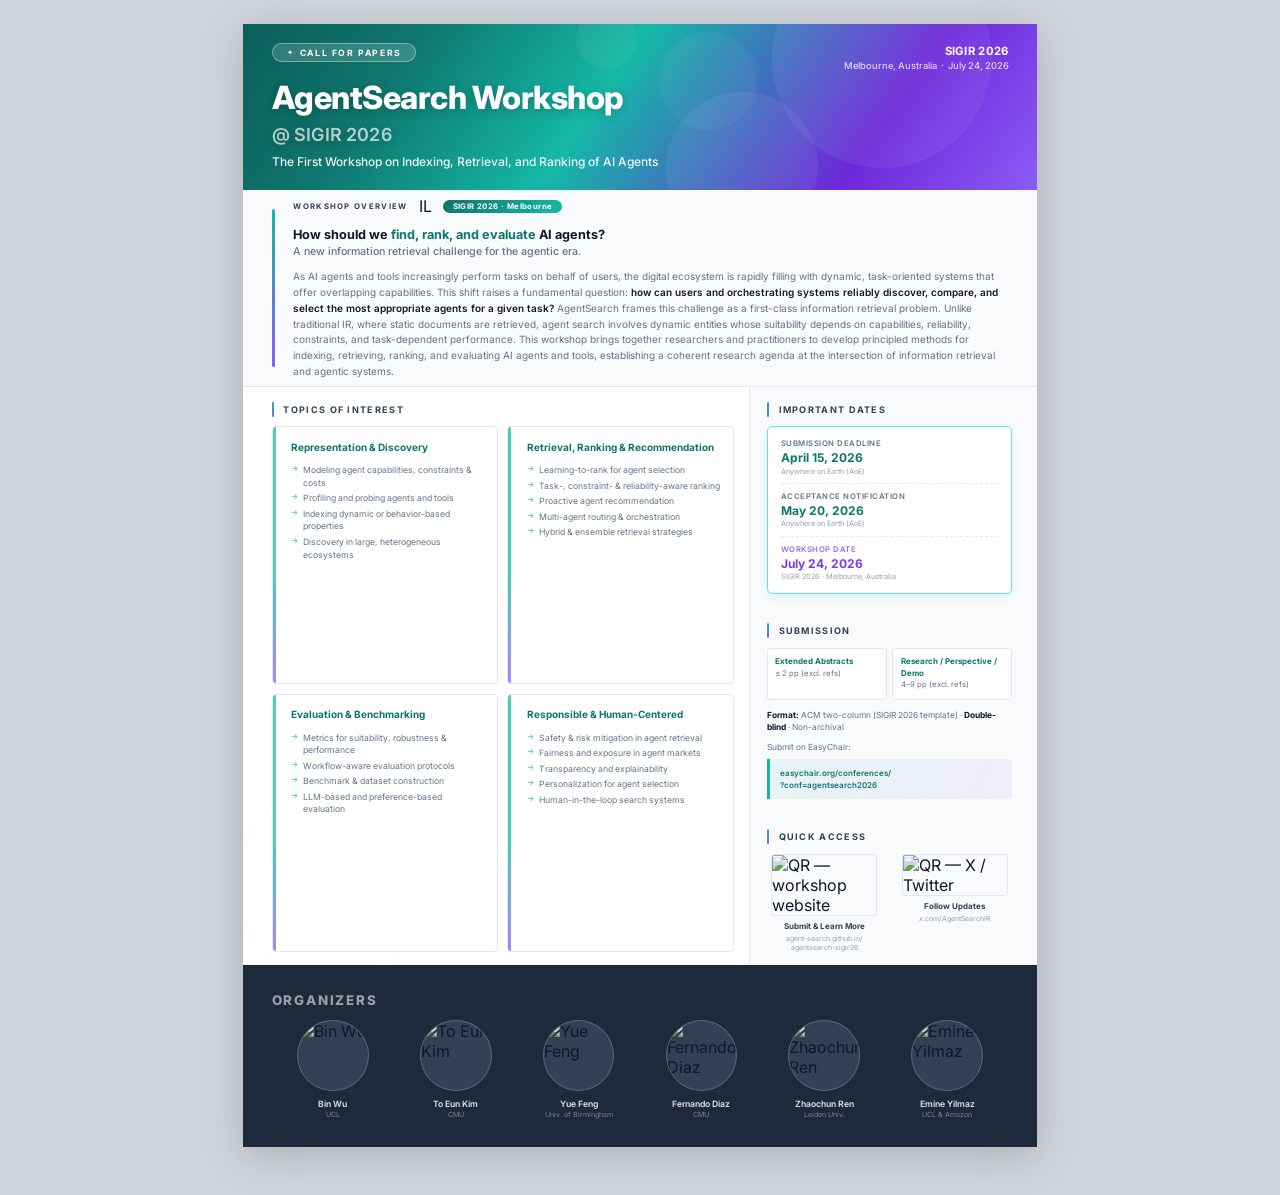
==== cfp-poster.html @ ceb4864d "Add the cfp poster" ====
<!DOCTYPE html>
<html lang="en">
<head>
  <meta charset="UTF-8">
  <meta name="viewport" content="width=device-width, initial-scale=1.0">
  <title>AgentSearch @ SIGIR 2026 — Call for Papers</title>
  <link rel="preconnect" href="https://fonts.googleapis.com">
  <link rel="preconnect" href="https://fonts.gstatic.com" crossorigin>
  <link href="https://fonts.googleapis.com/css2?family=Inter:ital,wght@0,300;0,400;0,500;0,600;0,700;0,800;1,400;1,500&display=swap" rel="stylesheet">
  <style>
    /* ============================================================
       PRINT & PAGE SETUP
       ============================================================ */
    @page {
      size: A4 portrait;
      margin: 0;
    }

    *, *::before, *::after {
      margin: 0;
      padding: 0;
      box-sizing: border-box;
      -webkit-print-color-adjust: exact;
      print-color-adjust: exact;
    }

    html {
      background: #d1d5db;
      display: flex;
      justify-content: center;
      align-items: flex-start;
      min-height: 100vh;
      padding: 24px 0 48px;
    }

    @media print {
      html { background: white; padding: 0; display: block; }
    }

    body {
      width: 210mm;
      height: 297mm;
      overflow: hidden;
      background: #ffffff;
      font-family: 'Inter', -apple-system, BlinkMacSystemFont, 'Segoe UI', sans-serif;
      color: #0f172a;
      -webkit-font-smoothing: antialiased;
      -moz-osx-font-smoothing: grayscale;
      position: relative;
      box-shadow: 0 8px 40px rgba(0,0,0,0.18);
    }

    @media print { body { box-shadow: none; } }

    /* ============================================================
       DESIGN TOKENS  (mirrors website variables)
       ============================================================ */
    :root {
      --teal:       #14b8a6;
      --teal-dk:    #0f766e;
      --teal-lt:    #5eead4;
      --purple:     #8b5cf6;
      --purple-dk:  #7c3aed;
      --slate:      #334155;
      --navy:       #0f172a;
      --mid:        #64748b;
      --muted:      #94a3b8;
      --white:      #ffffff;
      --bg-gray:    #f8fafc;
      --bg-dark:    #1e293b;
      --border:     #e2e8f0;
    }

    /* ============================================================
       DECORATIVE BACKGROUND
       ============================================================ */
    .deco-layer {
      position: absolute;
      inset: 0;
      z-index: 0;
      pointer-events: none;
      overflow: hidden;
    }

    /* ============================================================
       POSTER WRAPPER
       ============================================================ */
    .poster {
      width: 210mm;
      height: 297mm;
      display: flex;
      flex-direction: column;
      position: relative;
      z-index: 1;
    }

    /* ============================================================
       1. HERO HEADER  (44mm)
       ============================================================ */
    .poster-header {
      flex-shrink: 0;
      height: 44mm;
      position: relative;
      background: linear-gradient(125deg,
        #0a5e58 0%,
        #0f766e 20%,
        #14b8a6 45%,
        #6d28d9 78%,
        #8b5cf6 100%
      );
      padding: 5mm 7.5mm 4.5mm 7.5mm;
      overflow: hidden;
    }

    .hd-circle {
      position: absolute;
      border-radius: 50%;
      background: rgba(255,255,255,0.06);
      pointer-events: none;
    }
    .hd-c1 { width: 58mm; height: 58mm; top: -20mm; right: 12mm; }
    .hd-c2 { width: 40mm; height: 40mm; bottom: -14mm; right: 58mm; }
    .hd-c3 { width: 26mm; height: 26mm; top: 2mm; right: 74mm; background: rgba(255,255,255,0.04); }
    .hd-c4 { width: 16mm; height: 16mm; top: -4mm; left: 88mm; background: rgba(255,255,255,0.05); }

    .header-meta {
      display: flex;
      justify-content: space-between;
      align-items: flex-start;
      margin-bottom: 2.5mm;
      position: relative;
      z-index: 2;
    }

    .cfp-badge {
      display: inline-flex;
      align-items: center;
      gap: 1.5mm;
      background: rgba(255,255,255,0.16);
      border: 1px solid rgba(255,255,255,0.38);
      color: white;
      padding: 1mm 3.5mm;
      border-radius: 20mm;
      font-size: 6.5pt;
      font-weight: 700;
      letter-spacing: 1.6px;
      text-transform: uppercase;
      backdrop-filter: blur(4px);
    }

    .cfp-badge::before {
      content: '✦';
      font-size: 5.5pt;
      opacity: 0.85;
    }

    .conf-meta {
      text-align: right;
      color: rgba(255,255,255,0.78);
      font-size: 7pt;
      font-weight: 500;
      line-height: 1.45;
    }

    .conf-meta strong {
      font-size: 8.5pt;
      font-weight: 700;
      color: white;
      display: block;
      letter-spacing: 0.3px;
    }

    .hero-title {
      font-size: 24pt;
      font-weight: 800;
      color: white;
      line-height: 1.0;
      letter-spacing: -0.5px;
      text-shadow: 0 2px 10px rgba(0,0,0,0.22);
      margin-bottom: 2mm;
      position: relative;
      z-index: 2;
    }

    .hero-title .workshop-at {
      font-size: 13.5pt;
      font-weight: 600;
      color: rgba(255,255,255,0.68);
      letter-spacing: 0.2px;
    }

    .hero-subtitle {
      font-size: 9pt;
      font-weight: 500;
      color: rgba(255,255,255,0.93);
      line-height: 1.35;
      position: relative;
      z-index: 2;
    }

    /* ============================================================
       2. WORKSHOP OVERVIEW STRIP  (full-width, 52mm)
       ============================================================ */
    .overview-strip {
      flex-shrink: 0;
      height: 52mm;
      background: var(--bg-gray);
      border-bottom: 1px solid var(--border);
      padding: 5mm 7.5mm;
      display: flex;
      align-items: stretch;
      position: relative;
      overflow: hidden;
    }

    /* Workshop overview background image */
    .overview-strip::before {
      content: '';
      position: absolute;
      inset: 0;
      z-index: 0;
      background: url('assets/img/hero-background.jpg') center/cover no-repeat;
      opacity: 0.15;
      pointer-events: none;
    }

    .overview-inner {
      position: relative;
      z-index: 1;
    }
    

    /* Left accent bar with gradient + workshop keyword pill */
    .overview-accent {
      flex-shrink: 0;
      width: 3px;
      border-radius: 2px;
      background: linear-gradient(180deg, var(--teal) 0%, var(--purple) 100%);
      margin-right: 5mm;
    }

    .overview-inner {
      flex: 1;
      display: flex;
      flex-direction: column;
      justify-content: center;
      gap: 2.8mm;
    }

    .overview-label {
      display: flex;
      align-items: center;
      gap: 3mm;
    }

    .overview-tag {
      font-size: 5.8pt;
      font-weight: 700;
      text-transform: uppercase;
      letter-spacing: 1.3px;
      color: var(--slate);
    }

    /* Teal keyword pill (mirrors website btn-primary style) */
    .ov-pill {
      display: inline-block;
      background: linear-gradient(120deg, var(--teal-dk) 0%, var(--teal) 100%);
      color: white;
      font-size: 5.8pt;
      font-weight: 700;
      letter-spacing: 0.4px;
      padding: 0.6mm 2.5mm;
      border-radius: 10mm;
    }

    .overview-headline {
      font-size: 9.5pt;
      font-weight: 700;
      color: var(--navy);
      line-height: 1.25;
    }

    .overview-headline em {
      font-style: normal;
      color: var(--teal-dk);
    }

    .overview-text {
      font-size: 7.5pt;
      line-height: 1.58;
      color: var(--mid);
    }

    .overview-text strong {
      color: var(--navy);
      font-weight: 600;
    }

    /* ============================================================
       3. MAIN BODY  — two columns, fills remaining height
       ============================================================ */
    .poster-body {
      flex: 1;
      display: grid;
      grid-template-columns: 1fr 76mm;
      overflow: hidden;
      min-height: 0;
    }

    /* ---- LEFT COLUMN: Topics fills all height ---- */
    .col-left {
      padding: 4mm 4mm 3.5mm 7.5mm;
      border-right: 1px solid var(--border);
      display: flex;
      flex-direction: column;
      overflow: hidden;
    }

    /* ---- RIGHT COLUMN: sections distribute evenly ---- */
    .col-right {
      padding: 4mm 6.5mm 3.5mm 4.5mm;
      display: flex;
      flex-direction: column;
      justify-content: space-between;
      background: var(--bg-gray);
      overflow: hidden;
    }

    /* ============================================================
       SECTION HEADER  (shared)
       ============================================================ */
    .sec-head {
      display: flex;
      align-items: center;
      gap: 2.5mm;
      margin-bottom: 2.5mm;
    }

    .sec-bar {
      flex-shrink: 0;
      width: 2.5px;
      height: 4mm;
      border-radius: 2px;
      background: linear-gradient(180deg, var(--teal) 0%, var(--purple) 100%);
    }

    .sec-title {
      font-size: 6.8pt;
      font-weight: 700;
      text-transform: uppercase;
      letter-spacing: 1.3px;
      color: var(--slate);
    }

    /* ============================================================
       TOPICS SECTION  (left col, fills all available height)
       ============================================================ */
    .topics-section {
      flex: 1;
      display: flex;
      flex-direction: column;
      min-height: 0;
    }

    /* 2×2 grid; rows stretch to fill column height */
    .topics-grid {
      flex: 1;
      display: grid;
      grid-template-columns: 1fr 1fr;
      grid-template-rows: 1fr 1fr;
      gap: 2.5mm;
    }

    .topic-card {
      background: var(--white);
      border: 1px solid var(--border);
      border-radius: 4px;
      padding: 3.5mm 3mm 3mm 5mm;
      position: relative;
      display: flex;
      flex-direction: column;
    }

    .topic-card::before {
      content: '';
      position: absolute;
      left: 0; top: 0; bottom: 0;
      width: 3px;
      border-radius: 3px 0 0 3px;
      background: linear-gradient(180deg, var(--teal) 60%, var(--purple) 100%);
      opacity: 0.75;
    }

    .topic-card h4 {
      font-size: 7.5pt;
      font-weight: 700;
      color: var(--teal-dk);
      margin-bottom: 2.5mm;
      line-height: 1.25;
    }

    .topic-card ul { list-style: none; }

    .topic-card li {
      font-size: 6.5pt;
      line-height: 1.45;
      color: var(--mid);
      padding: 0.4mm 0 0.4mm 3.2mm;
      position: relative;
    }

    .topic-card li::before {
      content: '→';
      position: absolute;
      left: 0;
      top: 0.4mm;
      color: var(--teal);
      font-size: 5.5pt;
    }

    /* ============================================================
       IMPORTANT DATES CARD
       ============================================================ */
    .dates-card {
      background: var(--white);
      border: 1.5px solid var(--teal-lt);
      border-radius: 5px;
      padding: 3mm 3.5mm;
      box-shadow: 0 3px 10px rgba(20,184,166,0.10);
    }

    .date-item {
      padding: 2mm 0;
      border-bottom: 1px dashed var(--border);
    }

    .date-item:first-child { padding-top: 0; }
    .date-item:last-child  { border-bottom: none; padding-bottom: 0; }

    .date-label {
      font-size: 5.8pt;
      font-weight: 600;
      color: var(--mid);
      text-transform: uppercase;
      letter-spacing: 0.5px;
      margin-bottom: 0.6mm;
    }

    .date-value {
      font-size: 9pt;
      font-weight: 700;
      color: var(--teal-dk);
    }

    .date-item.accent .date-value { color: var(--purple-dk); }
    .date-item.accent .date-label { color: var(--purple-dk); opacity: 0.75; }

    .date-note {
      font-size: 5.5pt;
      color: var(--muted);
      margin-top: 0.4mm;
    }

    /* ============================================================
       SUBMISSION SECTION
       ============================================================ */
    .paper-types {
      display: grid;
      grid-template-columns: 1fr 1fr;
      gap: 1.5mm;
      margin-bottom: 2.5mm;
    }

    .p-type {
      background: var(--white);
      border: 1px solid var(--border);
      border-radius: 3px;
      padding: 2mm;
      font-size: 5.8pt;
      line-height: 1.4;
      color: var(--mid);
    }

    .p-type strong {
      color: var(--teal-dk);
      font-size: 6pt;
      display: block;
      margin-bottom: 0.4mm;
    }

    .sub-note {
      font-size: 6.3pt;
      color: var(--mid);
      margin-bottom: 2mm;
      line-height: 1.45;
    }

    .sub-note strong { color: var(--navy); }

    .submit-box {
      background: linear-gradient(120deg,
        rgba(20,184,166,0.08) 0%,
        rgba(139,92,246,0.08) 100%
      );
      border-left: 3px solid var(--teal);
      border-radius: 0 3px 3px 0;
      padding: 2.2mm 2.8mm;
      font-size: 6pt;
      color: var(--teal-dk);
      font-weight: 600;
      word-break: break-all;
      line-height: 1.5;
    }

    /* ============================================================
       QR CODE BLOCK
       ============================================================ */
    .qr-block {
      display: flex;
      gap: 4mm;
      align-items: flex-start;
    }

    .qr-item {
      flex: 1;
      display: flex;
      flex-direction: column;
      align-items: center;
    }

    .qr-primary { flex: 1.25; }

    .qr-item img {
      width: 100%;
      max-width: 28mm;
      height: auto;
      display: block;
      border: 1px solid var(--border);
      border-radius: 3px;
      margin-bottom: 1.5mm;
    }

    .qr-label {
      font-size: 6pt;
      font-weight: 700;
      color: var(--slate);
      text-align: center;
      line-height: 1.3;
    }

    .qr-url {
      font-size: 5.2pt;
      color: var(--muted);
      text-align: center;
      word-break: break-all;
      margin-top: 0.6mm;
      line-height: 1.3;
    }

    /* ============================================================
       4. ORGANIZER FOOTER  (48mm, with photos)
       ============================================================ */
    .poster-footer {
      flex-shrink: 0;
      height: 48mm;
      background: var(--bg-dark);
      padding: 4mm 7.5mm;
      display: flex;
      flex-direction: column;
      justify-content: center;
    }

    .org-heading {
      font-size: 10pt;
      font-weight: 800;
      text-transform: uppercase;
      letter-spacing: 1.8px;
      color: rgba(255,255,255,0.55);
      margin-bottom: 3mm;
    }

    .org-row {
      display: flex;
      justify-content: space-between;
      align-items: flex-start;
      gap: 0;
    }

    .org-item {
      flex: 1;
      display: flex;
      flex-direction: column;
      align-items: center;
    }

    .org-photo {
      width: 19mm;
      height: 19mm;
      border-radius: 50%;
      object-fit: cover;
      object-position: top center;
      border: 1.5px solid rgba(255,255,255,0.20);
      margin-bottom: 2mm;
      display: block;
      background: #334155;
    }

    .org-name {
      font-size: 6.5pt;
      font-weight: 600;
      color: rgba(255,255,255,0.88);
      text-align: center;
      white-space: nowrap;
    }

    .org-affil {
      font-size: 5.3pt;
      color: rgba(255,255,255,0.42);
      text-align: center;
      white-space: nowrap;
      margin-top: 0.4mm;
    }
  </style>
</head>
<body>

  <!-- Decorative background SVG mesh -->
  <div class="deco-layer" aria-hidden="true">
    <svg xmlns="http://www.w3.org/2000/svg"
         width="210mm" height="297mm"
         viewBox="0 0 793.7 1122.5"
         style="position:absolute;inset:0;width:100%;height:100%;">
      <circle cx="700" cy="310" r="88" fill="none" stroke="#14b8a6" stroke-width="0.9" opacity="0.055"/>
      <circle cx="700" cy="310" r="55" fill="none" stroke="#14b8a6" stroke-width="0.6" opacity="0.045"/>
      <circle cx="700" cy="310" r="26" fill="none" stroke="#5eead4" stroke-width="0.5" opacity="0.06"/>
      <circle cx="88"  cy="860" r="95" fill="none" stroke="#8b5cf6" stroke-width="0.9" opacity="0.05"/>
      <circle cx="88"  cy="860" r="60" fill="none" stroke="#8b5cf6" stroke-width="0.6" opacity="0.04"/>
      <circle cx="88"  cy="860" r="30" fill="none" stroke="#c4b5fd" stroke-width="0.5" opacity="0.055"/>
      <circle cx="660" cy="400" r="2.2" fill="#14b8a6" opacity="0.12"/>
      <circle cx="630" cy="428" r="1.6" fill="#14b8a6" opacity="0.09"/>
      <circle cx="692" cy="378" r="1.4" fill="#5eead4" opacity="0.09"/>
      <line x1="660" y1="400" x2="630" y2="428" stroke="#14b8a6" stroke-width="0.5" opacity="0.08"/>
      <line x1="660" y1="400" x2="692" y2="378" stroke="#14b8a6" stroke-width="0.5" opacity="0.07"/>
      <circle cx="114" cy="800" r="2.2" fill="#8b5cf6" opacity="0.10"/>
      <circle cx="144" cy="822" r="1.6" fill="#8b5cf6" opacity="0.08"/>
      <circle cx="85"  cy="826" r="1.4" fill="#c4b5fd" opacity="0.08"/>
      <line x1="114" y1="800" x2="144" y2="822" stroke="#8b5cf6" stroke-width="0.5" opacity="0.08"/>
      <line x1="114" y1="800" x2="85"  y2="826" stroke="#8b5cf6" stroke-width="0.5" opacity="0.07"/>
    </svg>
  </div>

  <div class="poster">

    <!-- ════════════════════════════════════════════════════
         1. HERO HEADER  (44mm)
         ════════════════════════════════════════════════════ -->
    <header class="poster-header">
      <div class="hd-circle hd-c1"></div>
      <div class="hd-circle hd-c2"></div>
      <div class="hd-circle hd-c3"></div>
      <div class="hd-circle hd-c4"></div>

      <div class="header-meta">
        <div class="cfp-badge">Call for Papers</div>
        <div class="conf-meta">
          <strong>SIGIR 2026</strong>
          Melbourne, Australia &nbsp;·&nbsp; July 24, 2026
        </div>
      </div>

      <h1 class="hero-title">
        AgentSearch Workshop
        <br><span class="workshop-at">@ SIGIR&nbsp;2026</span>
      </h1>

      <p class="hero-subtitle">
        The First Workshop on Indexing, Retrieval, and Ranking of AI Agents
      </p>
    </header>


    <!-- ════════════════════════════════════════════════════
         2. WORKSHOP OVERVIEW STRIP  (full-width, 52mm)
         ════════════════════════════════════════════════════ -->
    <div class="overview-strip">
      <div class="overview-accent"></div>
      <div class="overview-inner">
        <div class="overview-label">
          <span class="overview-tag">Workshop Overview</span>IL
          <span class="ov-pill">SIGIR 2026 · Melbourne</span>
        </div>
        <p class="overview-headline">
          How should we <em>find, rank, and evaluate</em> AI agents?<br>
          <span style="font-size:8pt;font-weight:500;color:var(--mid);">A new information retrieval challenge for the agentic era.</span>
        </p>
        <p class="overview-text">
          As AI agents and tools increasingly perform tasks on behalf of users, the digital ecosystem is rapidly filling with dynamic, task-oriented systems that offer overlapping capabilities. This shift raises a fundamental question: <strong>how can users and orchestrating systems reliably discover, compare, and select the most appropriate agents for a given task?</strong> AgentSearch frames this challenge as a first-class information retrieval problem. Unlike traditional IR, where static documents are retrieved, agent search involves dynamic entities whose suitability depends on capabilities, reliability, constraints, and task-dependent performance. This workshop brings together researchers and practitioners to develop principled methods for indexing, retrieving, ranking, and evaluating AI agents and tools, establishing a coherent research agenda at the intersection of information retrieval and agentic systems.
        </p>
      </div>
    </div>


    <!-- ════════════════════════════════════════════════════
         3. MAIN BODY  (185mm, two columns)
         ════════════════════════════════════════════════════ -->
    <div class="poster-body">

      <!-- ══  LEFT COLUMN: Topics fills all height  ══ -->
      <div class="col-left">

        <div class="topics-section">
          <div class="sec-head">
            <div class="sec-bar"></div>
            <span class="sec-title">Topics of Interest</span>
          </div>

          <div class="topics-grid">

            <div class="topic-card">
              <h4>Representation &amp; Discovery</h4>
              <ul>
                <li>Modeling agent capabilities, constraints &amp; costs</li>
                <li>Profiling and probing agents and tools</li>
                <li>Indexing dynamic or behavior-based properties</li>
                <li>Discovery in large, heterogeneous ecosystems</li>
              </ul>
            </div>

            <div class="topic-card">
              <h4>Retrieval, Ranking &amp; Recommendation</h4>
              <ul>
                <li>Learning-to-rank for agent selection</li>
                <li>Task-, constraint- &amp; reliability-aware ranking</li>
                <li>Proactive agent recommendation</li>
                <li>Multi-agent routing &amp; orchestration</li>
                <li>Hybrid &amp; ensemble retrieval strategies</li>
              </ul>
            </div>

            <div class="topic-card">
              <h4>Evaluation &amp; Benchmarking</h4>
              <ul>
                <li>Metrics for suitability, robustness &amp; performance</li>
                <li>Workflow-aware evaluation protocols</li>
                <li>Benchmark &amp; dataset construction</li>
                <li>LLM-based and preference-based evaluation</li>
              </ul>
            </div>

            <div class="topic-card">
              <h4>Responsible &amp; Human-Centered</h4>
              <ul>
                <li>Safety &amp; risk mitigation in agent retrieval</li>
                <li>Fairness and exposure in agent markets</li>
                <li>Transparency and explainability</li>
                <li>Personalization for agent selection</li>
                <li>Human-in-the-loop search systems</li>
              </ul>
            </div>

          </div><!-- /.topics-grid -->
        </div><!-- /.topics-section -->

      </div><!-- /.col-left -->


      <!-- ══  RIGHT COLUMN: sections evenly distributed  ══ -->
      <div class="col-right">

        <!-- IMPORTANT DATES -->
        <div>
          <div class="sec-head">
            <div class="sec-bar"></div>
            <span class="sec-title">Important Dates</span>
          </div>
          <div class="dates-card">
            <div class="date-item">
              <div class="date-label">Submission Deadline</div>
              <div class="date-value">April 15, 2026</div>
              <div class="date-note">Anywhere on Earth (AoE)</div>
            </div>
            <div class="date-item">
              <div class="date-label">Acceptance Notification</div>
              <div class="date-value">May 20, 2026</div>
              <div class="date-note">Anywhere on Earth (AoE)</div>
            </div>
            <div class="date-item accent">
              <div class="date-label">Workshop Date</div>
              <div class="date-value">July 24, 2026</div>
              <div class="date-note">SIGIR 2026 · Melbourne, Australia</div>
            </div>
          </div>
        </div>

        <!-- SUBMISSION INFO -->
        <div>
          <div class="sec-head">
            <div class="sec-bar"></div>
            <span class="sec-title">Submission</span>
          </div>

          <div class="paper-types">
            <div class="p-type">
              <strong>Extended Abstracts</strong>
              ≤ 2 pp (excl. refs)
            </div>
            <div class="p-type">
              <strong>Research / Perspective / Demo</strong>
              4–9 pp (excl. refs)
            </div>
          </div>

          <p class="sub-note">
            <strong>Format:</strong> ACM two-column (SIGIR 2026 template) · <strong>Double-blind</strong> · Non-archival
          </p>

          <p class="sub-note" style="margin-bottom:1.5mm;">Submit on EasyChair:</p>

          <div class="submit-box">
            easychair.org/conferences/<br>?conf=agentsearch2026
          </div>
        </div>

        <!-- QR CODES -->
        <div>
          <div class="sec-head">
            <div class="sec-bar"></div>
            <span class="sec-title">Quick Access</span>
          </div>

          <div class="qr-block">
            <div class="qr-item qr-primary">
              <img
                src="https://api.qrserver.com/v1/create-qr-code/?size=240x240&data=https%3A%2F%2Fagent-search.github.io%2Fagentsearch-sigir26%2F&color=0f766e&bgcolor=ffffff&ecc=M"
                alt="QR — workshop website"
                loading="lazy">
              <div class="qr-label">Submit &amp; Learn More</div>
              <div class="qr-url">agent-search.github.io/<br>agentsearch-sigir26</div>
            </div>

            <div class="qr-item qr-primary">
              <img
                src="https://api.qrserver.com/v1/create-qr-code/?size=200x200&data=https%3A%2F%2Fx.com%2FAgentSearchIR&color=7c3aed&bgcolor=ffffff&ecc=M"
                alt="QR — X / Twitter"
                loading="lazy">
              <div class="qr-label">Follow Updates</div>
              <div class="qr-url">x.com/AgentSearchIR</div>
            </div>
          </div>
        </div>

      </div><!-- /.col-right -->

    </div><!-- /.poster-body -->


    <!-- ════════════════════════════════════════════════════
         4. ORGANIZER FOOTER  (48mm, with photos)
         ════════════════════════════════════════════════════ -->
    <footer class="poster-footer">
      <div class="org-heading">Organizers</div>
      <div class="org-row">

        <div class="org-item">
          <img src="assets/img/organizers/bin-wu.jpg" alt="Bin Wu" class="org-photo">
          <span class="org-name">Bin Wu</span>
          <span class="org-affil">UCL</span>
        </div>

        <div class="org-item">
          <img src="assets/img/organizers/toeun-kim.jpeg" alt="To Eun Kim" class="org-photo">
          <span class="org-name">To Eun Kim</span>
          <span class="org-affil">CMU</span>
        </div>

        <div class="org-item">
          <img src="assets/img/organizers/yue-feng.jpeg" alt="Yue Feng" class="org-photo">
          <span class="org-name">Yue Feng</span>
          <span class="org-affil">Univ. of Birmingham</span>
        </div>

        <div class="org-item">
          <img src="assets/img/organizers/fernando-diaz.jpg" alt="Fernando Diaz" class="org-photo">
          <span class="org-name">Fernando Diaz</span>
          <span class="org-affil">CMU</span>
        </div>

        <div class="org-item">
          <img src="assets/img/organizers/zhaochun-ren.jpeg" alt="Zhaochun Ren" class="org-photo">
          <span class="org-name">Zhaochun Ren</span>
          <span class="org-affil">Leiden Univ.</span>
        </div>

        <div class="org-item">
          <img src="assets/img/organizers/emine-yilmaz.jpg" alt="Emine Yilmaz" class="org-photo">
          <span class="org-name">Emine Yilmaz</span>
          <span class="org-affil">UCL &amp; Amazon</span>
        </div>

      </div>
    </footer>

  </div><!-- /.poster -->

</body>
</html>
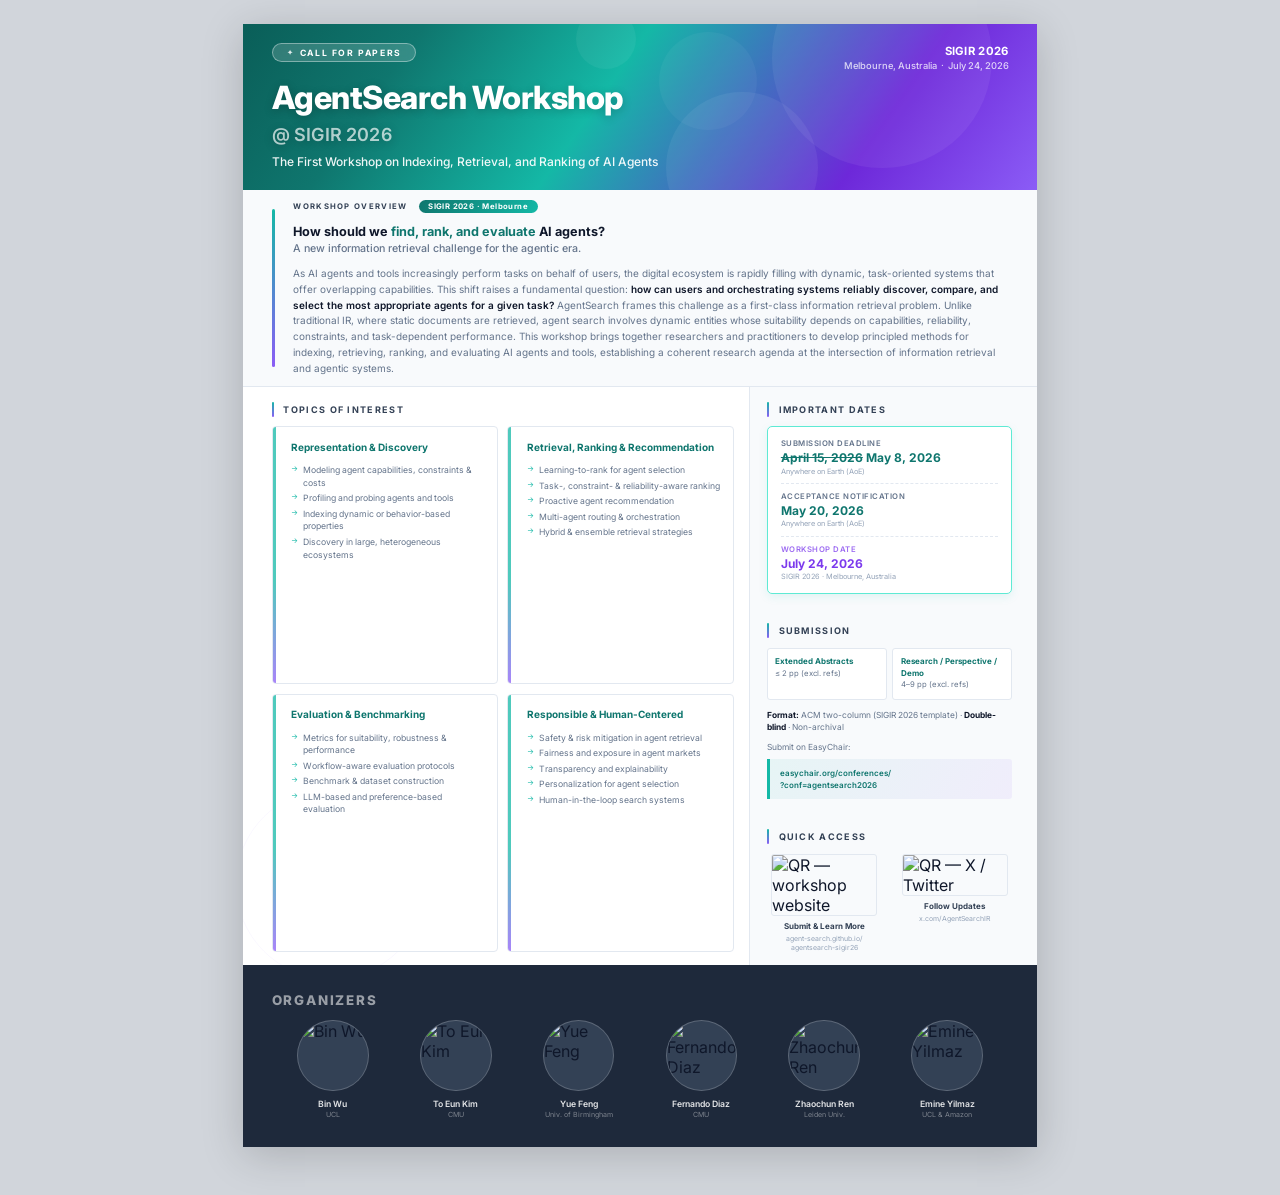
==== commit a9a9e872: "Extend the submission deadline" ====
--- a/cfp-poster.html
+++ b/cfp-poster.html
@@ -686,7 +686,7 @@
       <div class="overview-accent"></div>
       <div class="overview-inner">
         <div class="overview-label">
-          <span class="overview-tag">Workshop Overview</span>IL
+          <span class="overview-tag">Workshop Overview</span>
           <span class="ov-pill">SIGIR 2026 · Melbourne</span>
         </div>
         <p class="overview-headline">
@@ -776,7 +776,7 @@
           <div class="dates-card">
             <div class="date-item">
               <div class="date-label">Submission Deadline</div>
-              <div class="date-value">April 15, 2026</div>
+              <div class="date-value"><del>April 15, 2026</del> May 8, 2026</div>
               <div class="date-note">Anywhere on Earth (AoE)</div>
             </div>
             <div class="date-item">
